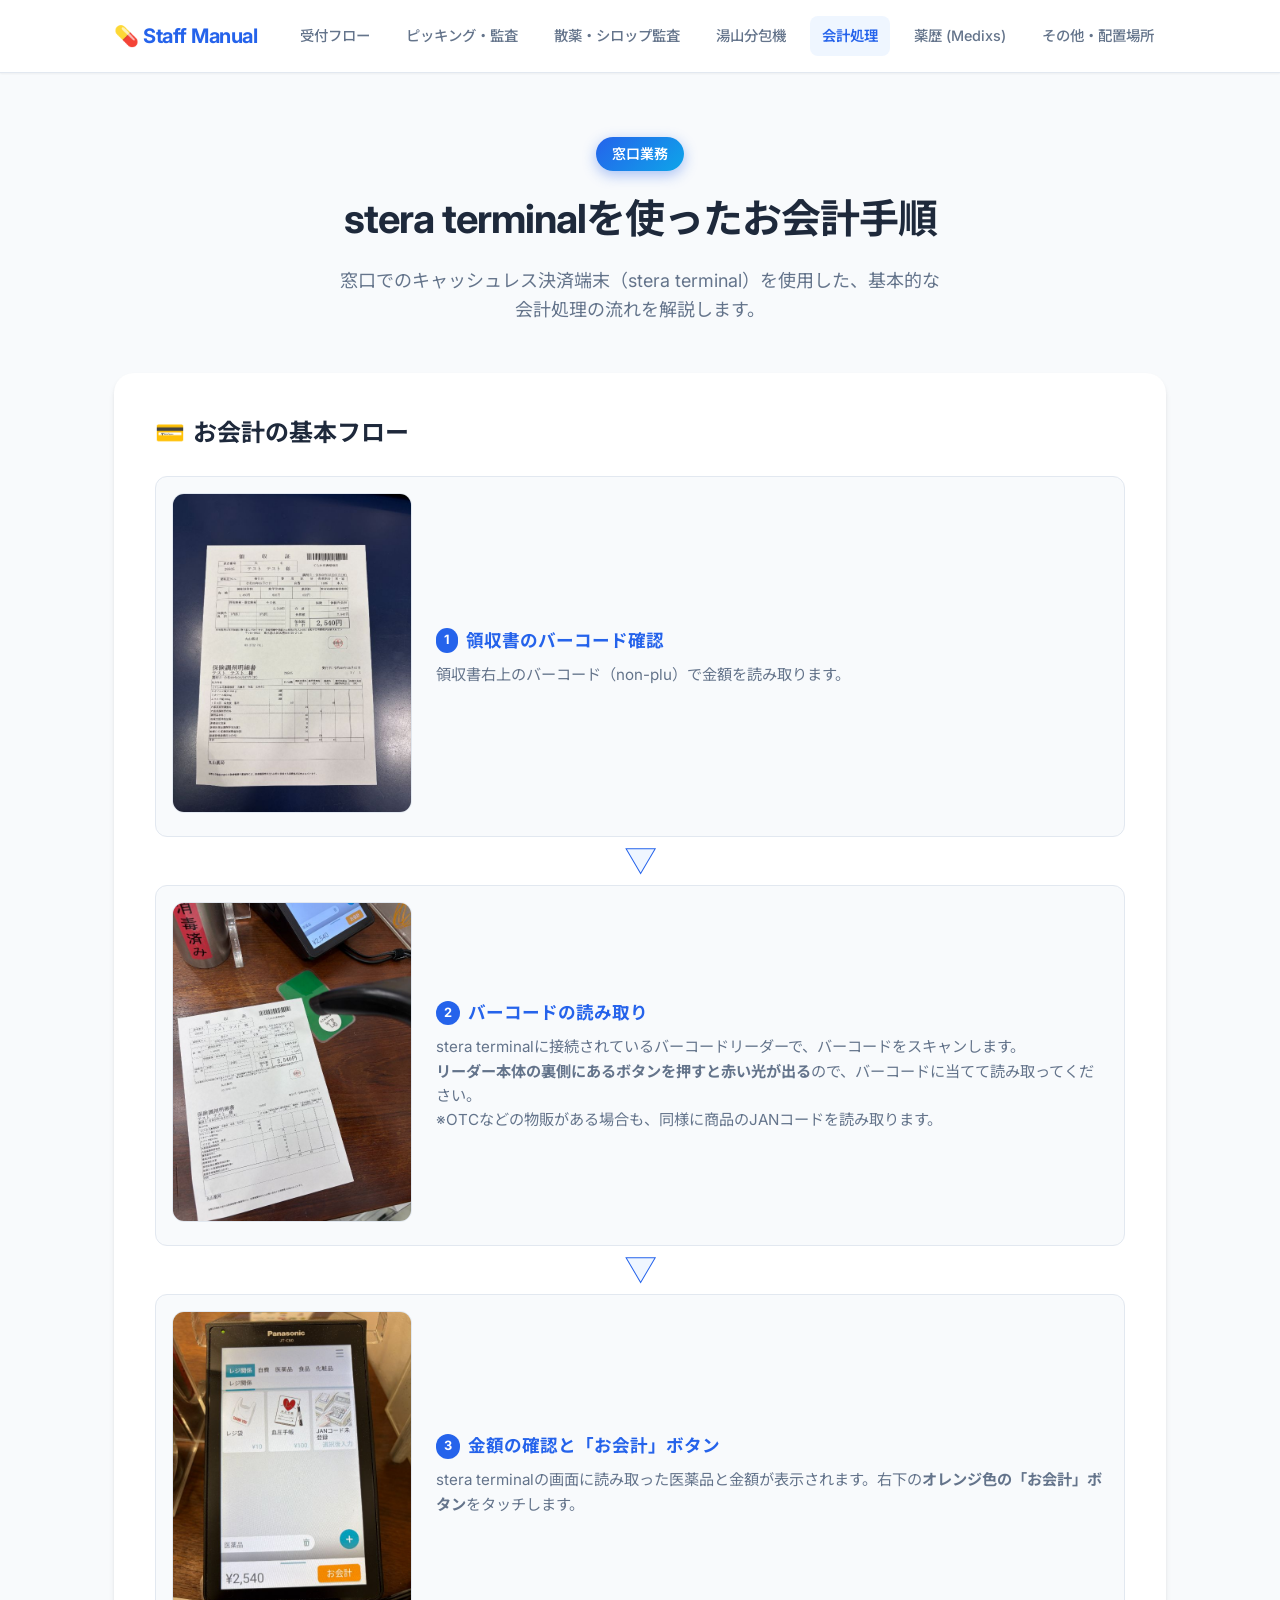
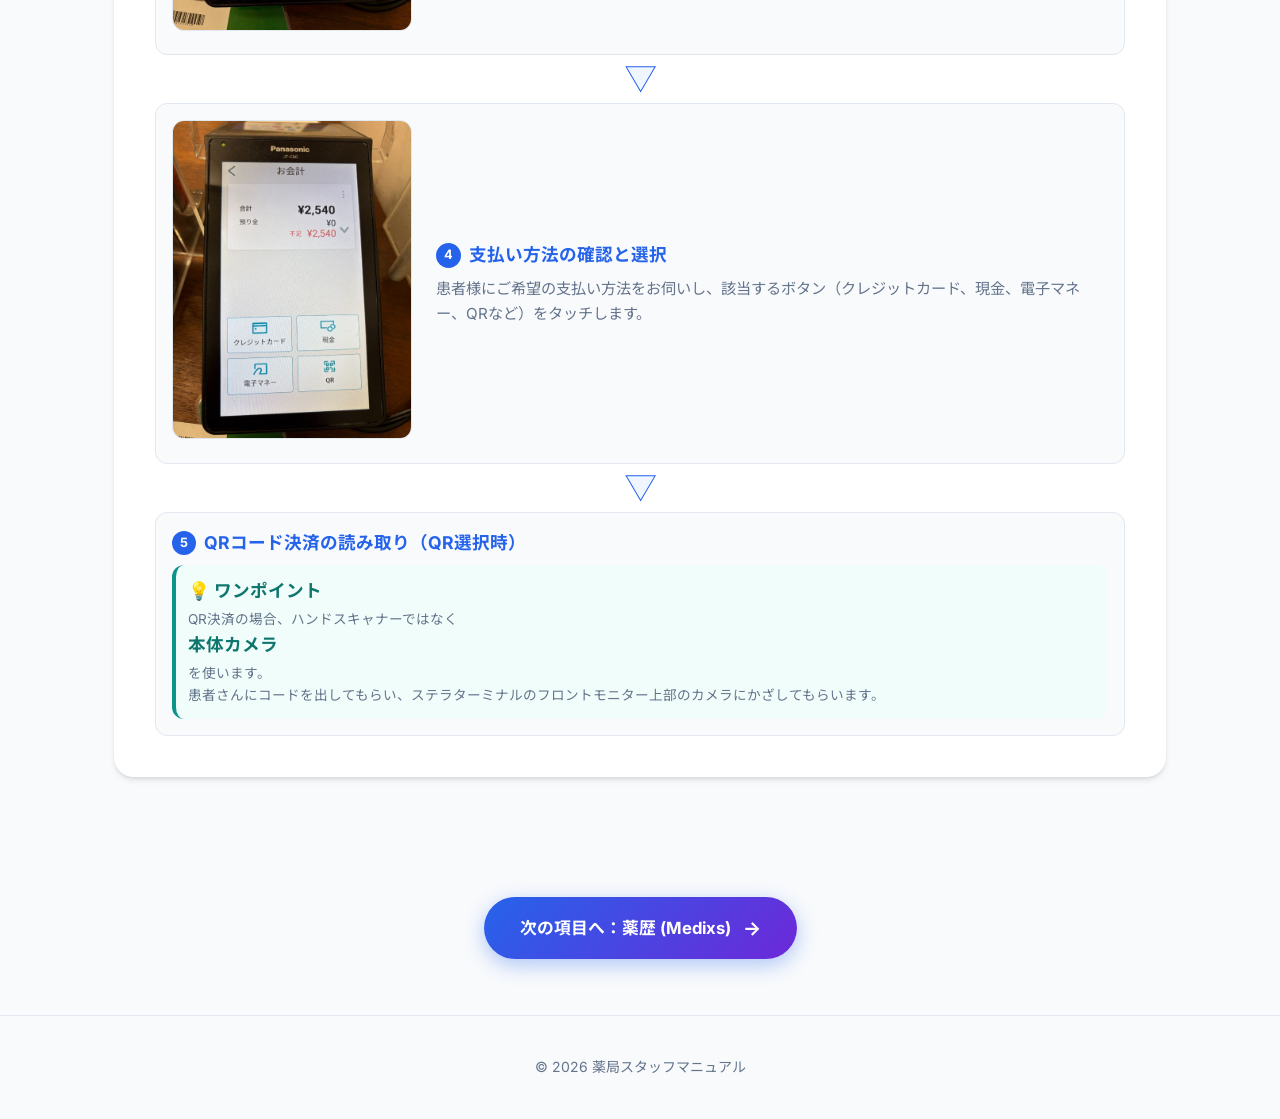
==== index.html @ 9a660b27 "fix: スマホCSSキャッシュ対応 (v=2), 湯山分包機ページにPXtab.pdfの埋め込みを追加" ====
﻿<!DOCTYPE html>
<html lang="ja">
<head>
    <meta charset="UTF-8">
    <meta name="viewport" content="width=device-width, initial-scale=1.0">
    <title>会計処理マニュアル | 調剤薬局スタッフ用</title>
    <link rel="stylesheet" href="style.css?v=2">
    <link rel="preconnect" href="https://fonts.googleapis.com">
    <link rel="preconnect" href="https://fonts.gstatic.com" crossorigin>
    <link href="https://fonts.googleapis.com/css2?family=Inter:wght@400;500;600;700&family=Noto+Sans+JP:wght@400;500;700&display=swap" rel="stylesheet">
</head>
<body>
    <header class="header">
        <div class="container">
            <h1 class="logo">💊 Staff Manual</h1>
            <nav class="nav">
                <ul>
                    <li><a href="reception.html">受付フロー</a></li>
                    <li><a href="picking-audit.html">ピッキング・監査</a></li>
                    <li><a href="tosho-audit.html">散薬・シロップ監査</a></li>
                    <li><a href="yuyama-pack.html">湯山分包機</a></li>
                    <li><a href="index.html" class="active">会計処理</a></li>
                    <li><a href="medixs.html">薬歴 (Medixs)</a></li>
                    <li><a href="others.html">その他・配置場所</a></li>
                </ul>
            </nav>
        </div>
    </header>

    <main class="main-content container">
        <div class="hero">
            <span class="badge">窓口業務</span>
            <h2 class="page-title">stera terminalを使ったお会計手順</h2>
            <p class="page-description">窓口でのキャッシュレス決済端末（stera terminal）を使用した、基本的な会計処理の流れを解説します。</p>
        </div>

        <div class="steps-container">
            <article class="step-card">
                <div class="step-content">
                    <h3 class="step-title" style="display: flex; align-items: center; gap: 8px;">
                        <span style="color: var(--primary-color);">💳</span> お会計の基本フロー
                    </h3>
                    
                    <div class="flow-container">
                        <div class="flow-item">
                            <div class="flow-item-image">
                                <img src="images/receipt-barcode.jpg" id="img-receipt" alt="領収書のバーコード">
                            </div>
                            <div class="flow-item-content">
                                <h4><span class="flow-badge">1</span>領収書のバーコード確認</h4>
                                <p>領収書右上のバーコード（non-plu）で金額を読み取ります。</p>
                            </div>
                        </div>
                        <div class="flow-arrow">▼</div>
                        <div class="flow-item">
                            <div class="flow-item-image">
                                <img src="images/scan.jpg" id="img-scan" alt="バーコードの読み取り">
                            </div>
                            <div class="flow-item-content">
                                <h4><span class="flow-badge">2</span>バーコードの読み取り</h4>
                                <p>stera terminalに接続されているバーコードリーダーで、バーコードをスキャンします。<br>
                                <strong>リーダー本体の裏側にあるボタンを押すと赤い光が出る</strong>ので、バーコードに当てて読み取ってください。<br>
                                ※OTCなどの物販がある場合も、同様に商品のJANコードを読み取ります。</p>
                            </div>
                        </div>
                        <div class="flow-arrow">▼</div>
                        <div class="flow-item">
                            <div class="flow-item-image">
                                <img src="images/checkout.jpg" id="img-checkout" alt="お会計ボタン">
                            </div>
                            <div class="flow-item-content">
                                <h4><span class="flow-badge">3</span>金額の確認と「お会計」ボタン</h4>
                                <p>stera terminalの画面に読み取った医薬品と金額が表示されます。右下の<strong>オレンジ色の「お会計」ボタン</strong>をタッチします。</p>
                            </div>
                        </div>
                        <div class="flow-arrow">▼</div>
                        <div class="flow-item">
                            <div class="flow-item-image">
                                <img src="images/payment.jpg" id="img-payment" alt="支払い方法の選択">
                            </div>
                            <div class="flow-item-content">
                                <h4><span class="flow-badge">4</span>支払い方法の確認と選択</h4>
                                <p>患者様にご希望の支払い方法をお伺いし、該当するボタン（クレジットカード、現金、電子マネー、QRなど）をタッチします。</p>
                            </div>
                        </div>
                        <div class="flow-arrow">▼</div>
                        <div class="flow-item">
                            <div class="flow-item-content">
                                <h4><span class="flow-badge">5</span>QRコード決済の読み取り（QR選択時）</h4>
                                <div class="alert-box info" style="padding: 12px; margin-top: 8px; margin-bottom: 0;">
                                    <div class="alert-content">
                                        <strong>💡 ワンポイント</strong>
                                        <p style="font-size: 0.85rem; line-height: 1.6;">QR決済の場合、ハンドスキャナーではなく<strong>本体カメラ</strong>を使います。<br>患者さんにコードを出してもらい、ステラターミナルのフロントモニター上部のカメラにかざしてもらいます。</p>
                                    </div>
                                </div>
                            </div>
                        </div>
                    </div>
                </div>
            </article>
        </div>
    </main>

    <footer class="footer">
        <div class="container">
            <p>&copy; 2026 薬局スタッフマニュアル</p>
        </div>
    </footer>
    <script src="js/main.js"></script>
</body>
</html>
---- style.css ----
:root {
    --primary-color: #2563eb;
    --primary-light: #eff6ff;
    --primary-hover: #1d4ed8;
    --text-main: #1e293b;
    --text-muted: #64748b;
    --bg-body: #f8fafc;
    --bg-card: #ffffff;
    --border-color: #e2e8f0;
    --accent-color: #0ea5e9;
    --shadow-sm: 0 1px 2px 0 rgb(0 0 0 / 0.05);
    --shadow-md: 0 4px 6px -1px rgb(0 0 0 / 0.1), 0 2px 4px -2px rgb(0 0 0 / 0.1);
    --shadow-lg: 0 10px 15px -3px rgb(0 0 0 / 0.1), 0 4px 6px -4px rgb(0 0 0 / 0.1);
    --radius-md: 12px;
    --radius-lg: 20px;
    --transition: all 0.3s cubic-bezier(0.4, 0, 0.2, 1);
}

* {
    margin: 0;
    padding: 0;
    box-sizing: border-box;
}

body {
    font-family: 'Inter', 'Noto Sans JP', sans-serif;
    background-color: var(--bg-body);
    color: var(--text-main);
    line-height: 1.6;
    -webkit-font-smoothing: antialiased;
}

.container {
    max-width: 1100px;
    margin: 0 auto;
    padding: 0 24px;
}

/* Header */
.header {
    background-color: var(--bg-card);
    border-bottom: 1px solid var(--border-color);
    position: sticky;
    top: 0;
    z-index: 100;
    box-shadow: var(--shadow-sm);
}

.header .container {
    display: flex;
    justify-content: space-between;
    align-items: center;
    height: 72px;
}

.logo {
    font-size: 1.25rem;
    font-weight: 700;
    color: var(--primary-color);
    letter-spacing: -0.025em;
    white-space: nowrap;
}

.nav ul {
    display: flex;
    gap: 12px;
    list-style: none;
    flex-wrap: nowrap;
}

.nav a {
    text-decoration: none;
    color: var(--text-muted);
    font-weight: 500;
    font-size: 0.9rem;
    transition: var(--transition);
    padding: 8px 12px;
    border-radius: 8px;
    white-space: nowrap;
    display: inline-block;
}

.nav a:hover {
    color: var(--primary-color);
    background-color: var(--primary-light);
}

.nav a.active {
    color: var(--primary-color);
    background-color: var(--primary-light);
    font-weight: 600;
}

/* Hero Section */
.hero {
    padding: 64px 0 48px;
    text-align: center;
}

.badge {
    display: inline-block;
    padding: 6px 16px;
    background: linear-gradient(135deg, var(--primary-color), var(--accent-color));
    color: white;
    font-size: 0.875rem;
    font-weight: 600;
    border-radius: 9999px;
    margin-bottom: 16px;
    box-shadow: 0 4px 14px 0 rgba(37, 99, 235, 0.39);
}

.page-title {
    font-size: 2.5rem;
    font-weight: 700;
    margin-bottom: 16px;
    color: var(--text-main);
    letter-spacing: -0.025em;
}

.page-description {
    font-size: 1.125rem;
    color: var(--text-muted);
    max-width: 600px;
    margin: 0 auto;
}

/* Steps Section */
.steps-container {
    display: flex;
    flex-direction: column;
    gap: 32px;
    padding-bottom: 80px;
}

.step-card {
    background: var(--bg-card);
    border-radius: var(--radius-lg);
    padding: 40px;
    box-shadow: var(--shadow-md);
    display: flex;
    gap: 32px;
    position: relative;
    transition: var(--transition);
    border: 1px solid transparent;
}

.step-card:hover {
    transform: translateY(-4px);
    box-shadow: var(--shadow-lg);
    border-color: var(--primary-light);
}

.step-number {
    font-size: 3rem;
    font-weight: 800;
    color: var(--primary-light);
    -webkit-text-stroke: 2px var(--primary-color);
    line-height: 1;
    min-width: 80px;
}

.step-content {
    flex: 1;
}

.step-title {
    font-size: 1.5rem;
    font-weight: 700;
    margin-bottom: 16px;
    color: var(--text-main);
}

.step-text {
    font-size: 1.05rem;
    color: var(--text-muted);
    margin-bottom: 24px;
}

.step-text strong {
    color: var(--primary-color);
}

/* Image Gallery */
.image-gallery {
    display: grid;
    grid-template-columns: repeat(auto-fit, minmax(240px, 1fr));
    gap: 24px;
    margin-top: 24px;
}

.image-gallery.single-image {
    grid-template-columns: minmax(240px, 400px);
}

.image-wrapper {
    position: relative;
    border-radius: var(--radius-md);
    overflow: hidden;
    background: #f1f5f9;
    border: 1px solid var(--border-color);
}

.step-image {
    width: 100%;
    height: auto;
    display: block;
    aspect-ratio: 4/3;
    object-fit: cover;
    transition: var(--transition);
    /* For images that might not have a perfect ratio, add a light background */
    background-color: #e2e8f0;
}

.image-wrapper:hover .step-image {
    transform: scale(1.05);
}

.image-caption {
    position: absolute;
    bottom: 0;
    left: 0;
    right: 0;
    background: rgba(255, 255, 255, 0.9);
    backdrop-filter: blur(4px);
    padding: 8px 12px;
    font-size: 0.875rem;
    font-weight: 600;
    color: var(--text-main);
    text-align: center;
    border-top: 1px solid var(--border-color);
}

/* Alert Box */
.alert-box {
    display: flex;
    gap: 16px;
    background-color: #f0fdfa;
    border-left: 4px solid #0d9488;
    padding: 20px;
    border-radius: var(--radius-md);
    margin-bottom: 24px;
}

.alert-icon {
    font-size: 1.5rem;
}

.alert-content strong {
    display: block;
    color: #0f766e;
    margin-bottom: 4px;
    font-size: 1.1rem;
}

.alert-content p {
    color: #115e59;
    font-size: 0.95rem;
    margin: 0;
}

/* Footer */
.footer {
    text-align: center;
    padding: 40px 0;
    color: var(--text-muted);
    font-size: 0.875rem;
    border-top: 1px solid var(--border-color);
    margin-top: 40px;
}

/* Responsive */
@media (max-width: 768px) {
    /* Header & Nav adjustments for mobile */
    .header .container {
        flex-direction: column;
        height: auto;
        padding: 12px 0 0 0;
        gap: 12px;
        align-items: flex-start;
    }

    .logo {
        padding: 0 24px;
        font-size: 1.05rem;
    }

    .nav {
        width: 100%;
        overflow-x: auto;
        -webkit-overflow-scrolling: touch;
        padding-bottom: 12px;
        position: relative;
    }

    /* Hide scrollbar for nav */
    .nav::-webkit-scrollbar {
        display: none;
    }
    .nav {
        -ms-overflow-style: none;
        scrollbar-width: none;
    }

    /* 右端フェード＋矢印（スクロール可能を示す） */
    .nav-scroll-wrapper {
        position: relative;
        width: 100%;
    }

    .nav-scroll-wrapper::after {
        content: '›';
        position: absolute;
        top: 0;
        right: 0;
        height: calc(100% - 12px);
        width: 52px;
        background: linear-gradient(to right, transparent, var(--bg-card) 70%);
        display: flex;
        align-items: center;
        justify-content: flex-end;
        padding-right: 10px;
        font-size: 1.4rem;
        color: var(--primary-color);
        pointer-events: none;
        transition: opacity 0.3s;
        opacity: 1;
    }

    .nav-scroll-wrapper.scrolled-end::after {
        opacity: 0;
    }

    .nav ul {
        padding: 0 24px;
        gap: 8px;
    }

    .nav a {
        white-space: nowrap;
        font-size: 0.82rem;
        padding: 5px 10px;
    }

    /* Hero */
    .hero {
        padding: 28px 0 20px;
    }

    .page-title {
        font-size: 1.35rem;
        letter-spacing: -0.01em;
    }

    .page-description {
        font-size: 0.92rem;
    }

    /* Step cards */
    .step-card {
        flex-direction: column;
        gap: 12px;
        padding: 18px 16px;
    }

    .step-number {
        font-size: 2rem;
        -webkit-text-stroke: 1px var(--primary-color);
    }

    .step-title {
        font-size: 1.15rem;
        margin-bottom: 10px;
    }

    .step-text {
        font-size: 0.92rem;
    }

    /* Alert box */
    .alert-box {
        padding: 14px;
        gap: 10px;
    }

    .alert-icon {
        font-size: 1.2rem;
    }

    .alert-content strong {
        font-size: 0.92rem;
    }

    .alert-content p {
        font-size: 0.88rem;
    }

    /* Flow items */
    .flow-item-content h4 {
        font-size: 0.95rem;
    }

    .flow-item-content p {
        font-size: 0.88rem;
    }

    .image-gallery.single-image {
        grid-template-columns: 1fr;
    }

    /* Next page button */
    .next-page-btn {
        font-size: 0.92rem;
        padding: 13px 24px;
    }
}

/* Flow Layout for Multiple Images */
.flow-container {
    display: flex;
    flex-direction: column;
    gap: 16px;
    margin-top: 24px;
}

.flow-item {
    display: flex;
    gap: 24px;
    align-items: center;
    background: var(--bg-body);
    padding: 16px;
    border-radius: var(--radius-md);
    border: 1px solid var(--border-color);
}

.flow-item-image {
    flex: 0 0 240px;
}

.flow-item-image img {
    width: 100%;
    height: auto;
    border-radius: var(--radius-md);
    border: 1px solid var(--border-color);
    background-color: #e2e8f0;
}

.flow-item-content {
    flex: 1;
}

.flow-item-content h4 {
    color: var(--primary-color);
    font-size: 1.1rem;
    margin-bottom: 8px;
    display: flex;
    align-items: center;
    gap: 8px;
}

.flow-badge {
    background-color: var(--primary-color);
    color: white;
    font-size: 0.8rem;
    padding: 2px 8px;
    border-radius: 99px;
    font-weight: bold;
}

.flow-item-content p {
    color: var(--text-muted);
    font-size: 0.95rem;
    margin: 0;
}

.flow-arrow {
    text-align: center;
    color: var(--primary-light);
    font-size: 2rem;
    line-height: 1;
    margin: -8px 0;
    -webkit-text-stroke: 1px var(--primary-color);
}

@media (max-width: 768px) {
    .flow-item {
        flex-direction: column;
        align-items: flex-start;
        gap: 16px;
    }
    
    .flow-item-image {
        flex: auto;
        width: 100%;
    }
}

/* Grid Layout */
.grid-layout {
    display: grid;
    grid-template-columns: repeat(auto-fit, minmax(300px, 1fr));
    gap: 24px;
    margin-top: 16px;
}

.grid-item {
    background: var(--bg-body);
    padding: 20px;
    border-radius: var(--radius-md);
    border: 1px solid var(--border-color);
}

.grid-item h4 {
    color: var(--primary-color);
    font-size: 1.1rem;
    margin-bottom: 12px;
    border-bottom: 2px solid var(--primary-light);
    padding-bottom: 8px;
}

.grid-item p {
    color: var(--text-muted);
    font-size: 0.95rem;
    margin-bottom: 8px;
}

/* FAQ Accordion */
.faq-container {
    display: flex;
    flex-direction: column;
    gap: 12px;
    margin-top: 16px;
}

.faq-item {
    background: var(--bg-body);
    border: 1px solid var(--border-color);
    border-radius: var(--radius-md);
    overflow: hidden;
}

.faq-item summary {
    padding: 16px 20px;
    font-weight: 600;
    cursor: pointer;
    color: var(--text-main);
    display: flex;
    align-items: center;
    gap: 8px;
    list-style: none; /* Hide default arrow */
    position: relative;
    transition: background-color 0.2s;
}

.faq-item summary::-webkit-details-marker {
    display: none;
}

.faq-item summary:hover {
    background-color: var(--primary-light);
}

.faq-item summary::before {
    content: "Q.";
    color: var(--primary-color);
    font-weight: 800;
    font-size: 1.1rem;
}

.faq-item summary::after {
    content: "▼";
    position: absolute;
    right: 20px;
    color: var(--text-muted);
    font-size: 0.8rem;
    transition: transform 0.3s;
}

.faq-item[open] summary::after {
    transform: rotate(180deg);
}

.faq-answer {
    padding: 0 20px 20px 20px;
    color: var(--text-muted);
    font-size: 0.95rem;
    line-height: 1.6;
    border-top: 1px dashed var(--border-color);
    margin-top: 10px;
    padding-top: 16px;
    display: flex;
    gap: 8px;
}

.faq-answer::before {
    content: "A.";
    color: #0ea5e9;
    font-weight: 800;
    font-size: 1.1rem;
}

/* ---- ライトボックス ---- */
#lightbox-overlay {
    display: none;
    position: fixed;
    inset: 0;
    z-index: 9999;
    background: rgba(0, 0, 0, 0.85);
    align-items: center;
    justify-content: center;
    cursor: zoom-out;
}

#lightbox-overlay.active {
    display: flex;
    animation: lb-fade-in 0.2s ease;
}

@keyframes lb-fade-in {
    from { opacity: 0; }
    to   { opacity: 1; }
}

#lightbox-img {
    max-width: 92vw;
    max-height: 88vh;
    object-fit: contain;
    border-radius: 12px;
    box-shadow: 0 24px 60px rgba(0, 0, 0, 0.6);
    animation: lb-zoom-in 0.2s ease;
    cursor: default;
}

@keyframes lb-zoom-in {
    from { transform: scale(0.92); opacity: 0; }
    to   { transform: scale(1);    opacity: 1; }
}

#lightbox-close {
    position: fixed;
    top: 20px;
    right: 24px;
    background: rgba(255, 255, 255, 0.15);
    border: none;
    color: #fff;
    font-size: 1.4rem;
    line-height: 1;
    width: 40px;
    height: 40px;
    border-radius: 50%;
    cursor: pointer;
    display: flex;
    align-items: center;
    justify-content: center;
    transition: background 0.15s;
    z-index: 10000;
}

#lightbox-close:hover {
    background: rgba(255, 255, 255, 0.3);
}

/* ---- 次の項目へボタン ---- */
.next-page-nav {
    text-align: center;
    padding: 40px 24px 16px;
}

.next-page-btn {
    display: inline-flex;
    align-items: center;
    gap: 12px;
    background: linear-gradient(135deg, var(--primary-color), #6d28d9);
    color: #fff;
    text-decoration: none;
    font-size: 1.05rem;
    font-weight: 700;
    padding: 16px 36px;
    border-radius: 9999px;
    box-shadow: 0 6px 20px rgba(37, 99, 235, 0.35);
    transition: transform 0.2s ease, box-shadow 0.2s ease;
}

.next-page-btn:hover {
    transform: translateY(-3px);
    box-shadow: 0 10px 28px rgba(37, 99, 235, 0.45);
}

.next-arrow {
    font-size: 1.2rem;
    transition: transform 0.2s ease;
    display: inline-block;
}

.next-page-btn:hover .next-arrow {
    transform: translateX(5px);
}
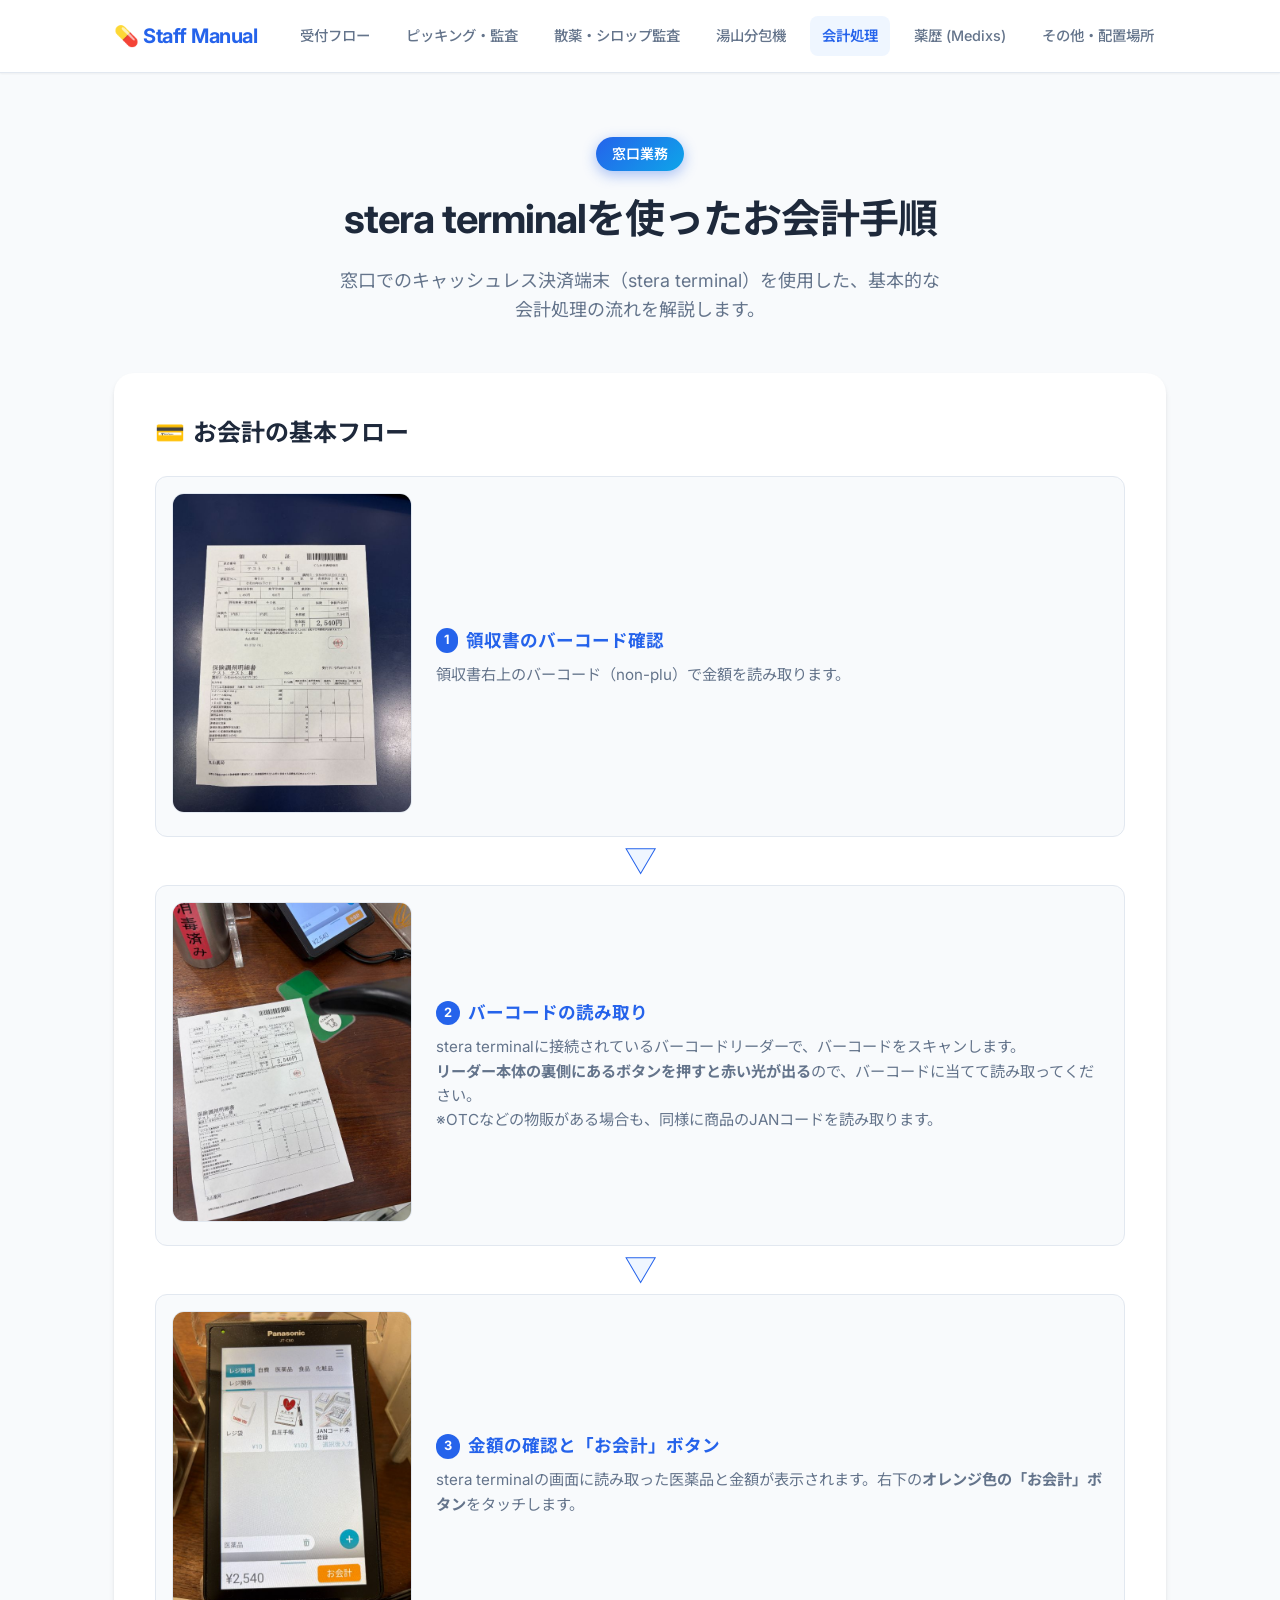
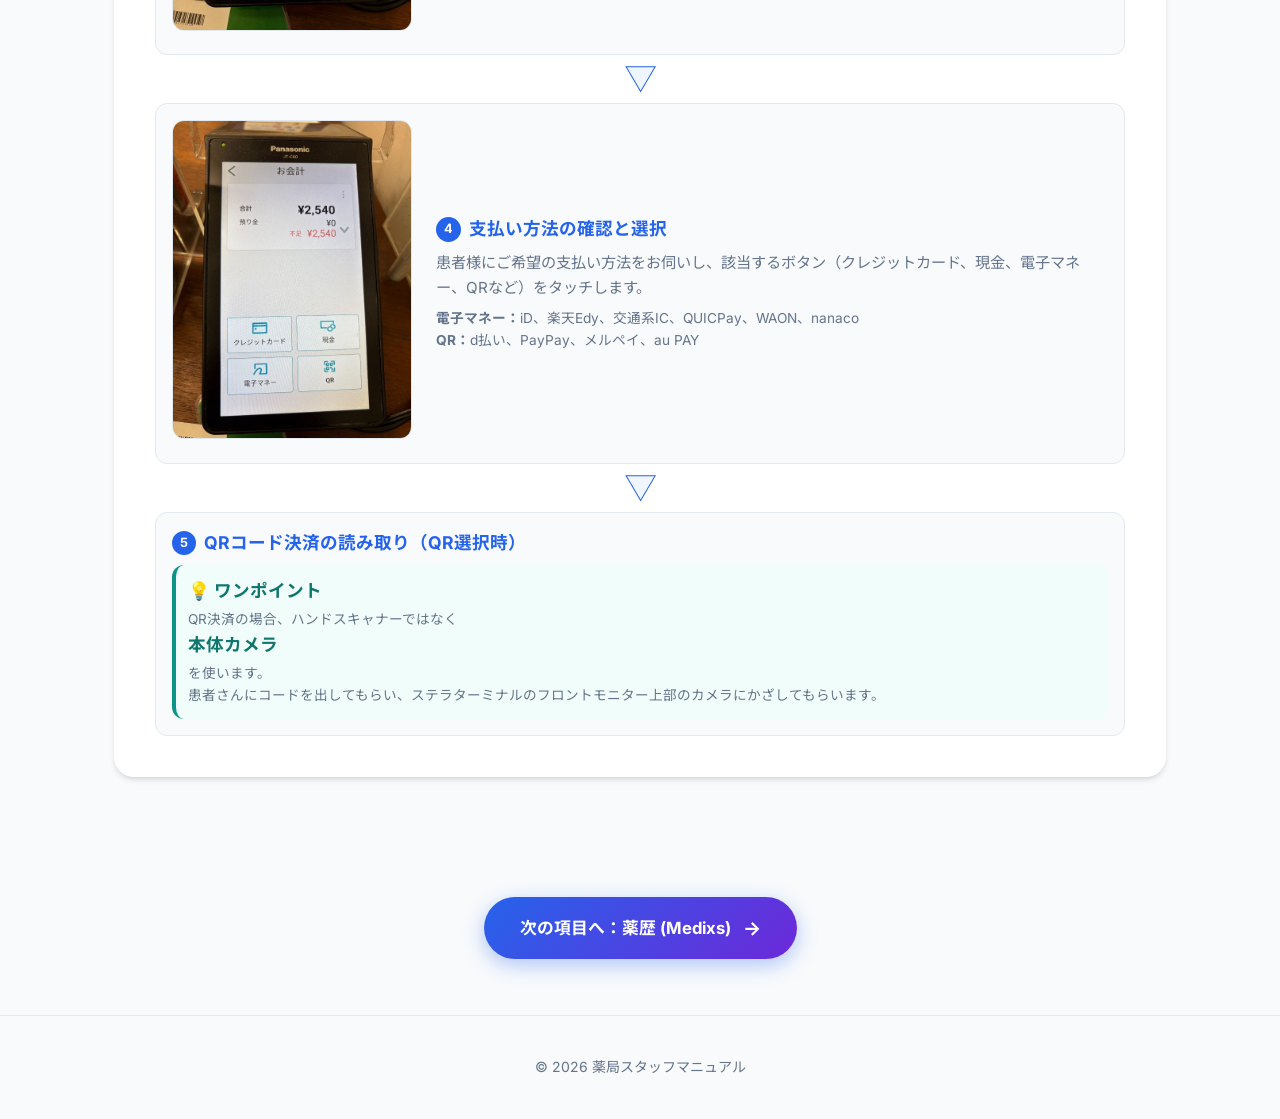
==== commit c1b124f6: "fix: 会計処理の支払い方法に電子マネーとQR決済の具体例を追記" ====
--- a/index.html
+++ b/index.html
@@ -1,4 +1,4 @@
-﻿<!DOCTYPE html>
+<!DOCTYPE html>
 <html lang="ja">
 <head>
     <meta charset="UTF-8">
@@ -80,7 +80,11 @@
                             </div>
                             <div class="flow-item-content">
                                 <h4><span class="flow-badge">4</span>支払い方法の確認と選択</h4>
-                                <p>患者様にご希望の支払い方法をお伺いし、該当するボタン（クレジットカード、現金、電子マネー、QRなど）をタッチします。</p>
+                                <p>患者様にご希望の支払い方法をお伺いし、該当するボタン（クレジットカード、現金、電子マネー、QRなど）をタッチします。<br>
+                                <span style="font-size: 0.9em; color: var(--text-muted); display: block; margin-top: 8px; line-height: 1.6;">
+                                    <strong>電子マネー：</strong>iD、楽天Edy、交通系IC、QUICPay、WAON、nanaco<br>
+                                    <strong>QR：</strong>d払い、PayPay、メルペイ、au PAY
+                                </span></p>
                             </div>
                         </div>
                         <div class="flow-arrow">▼</div>
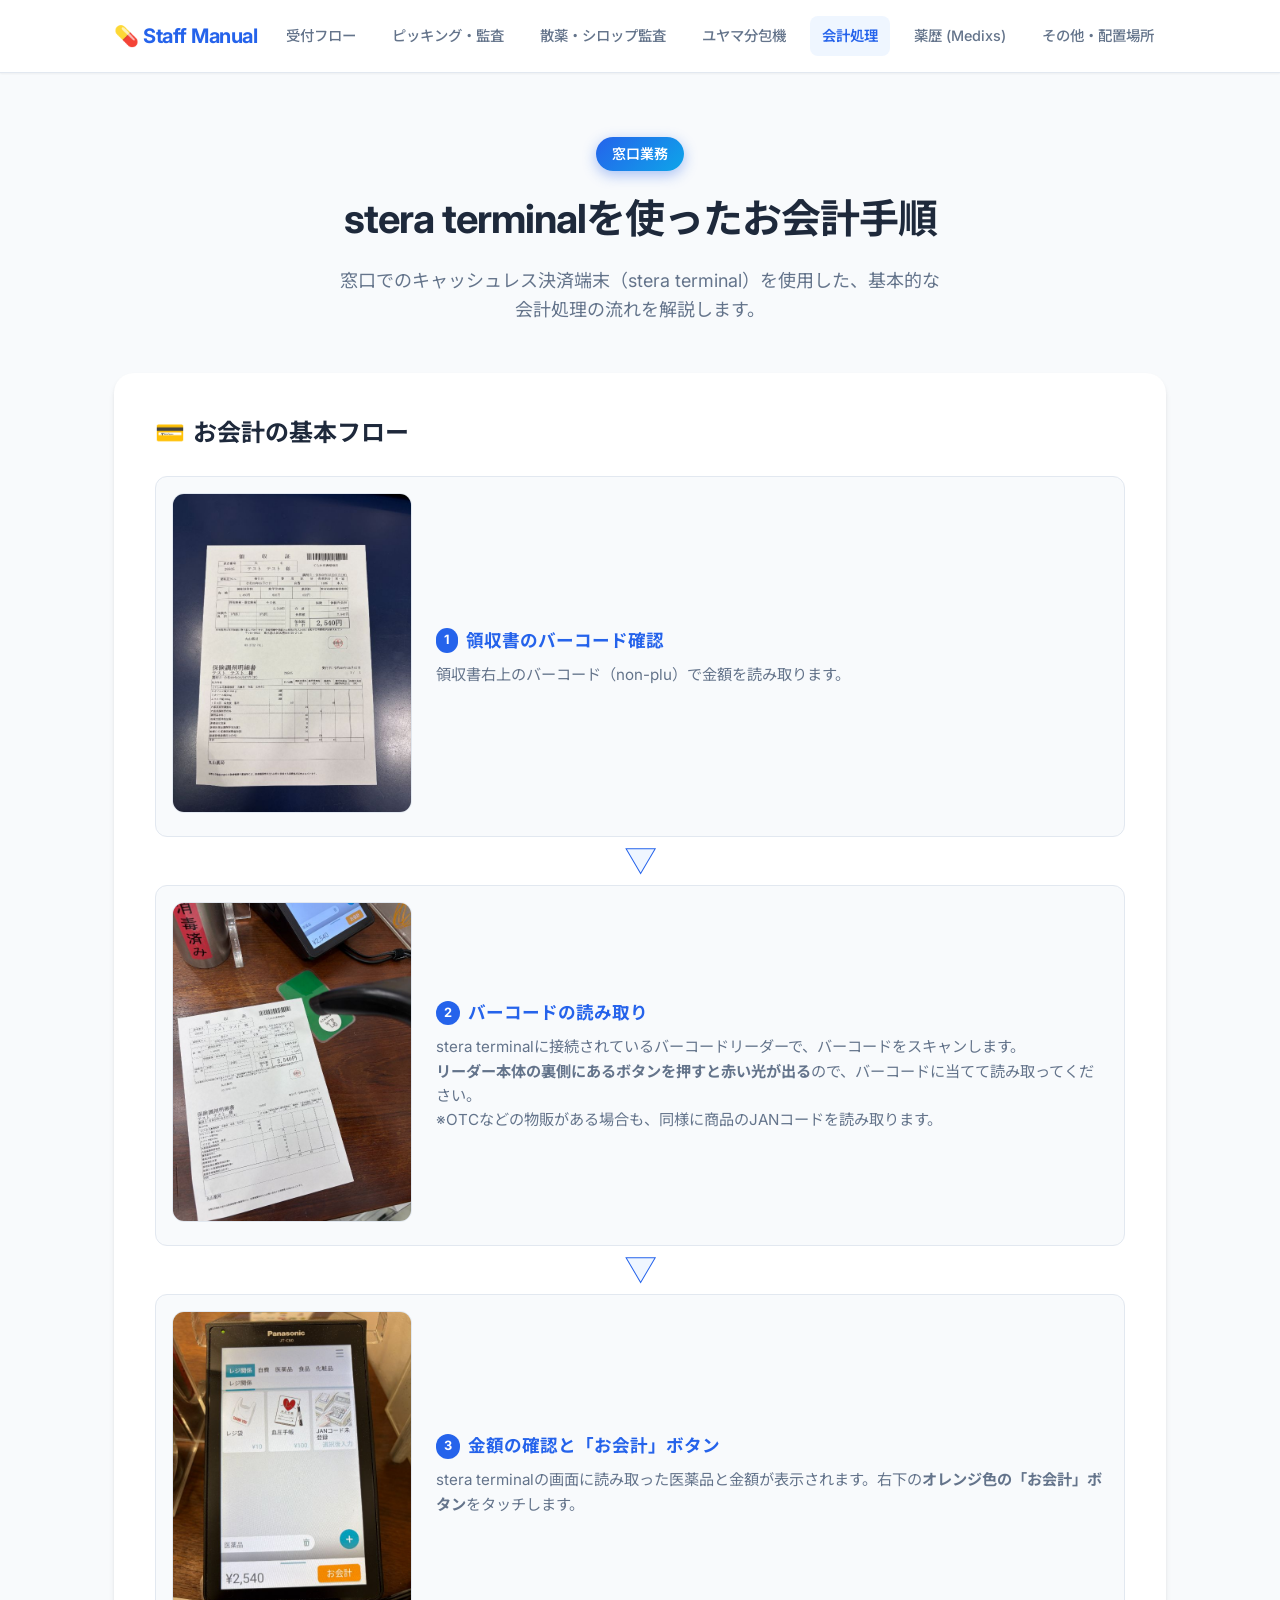
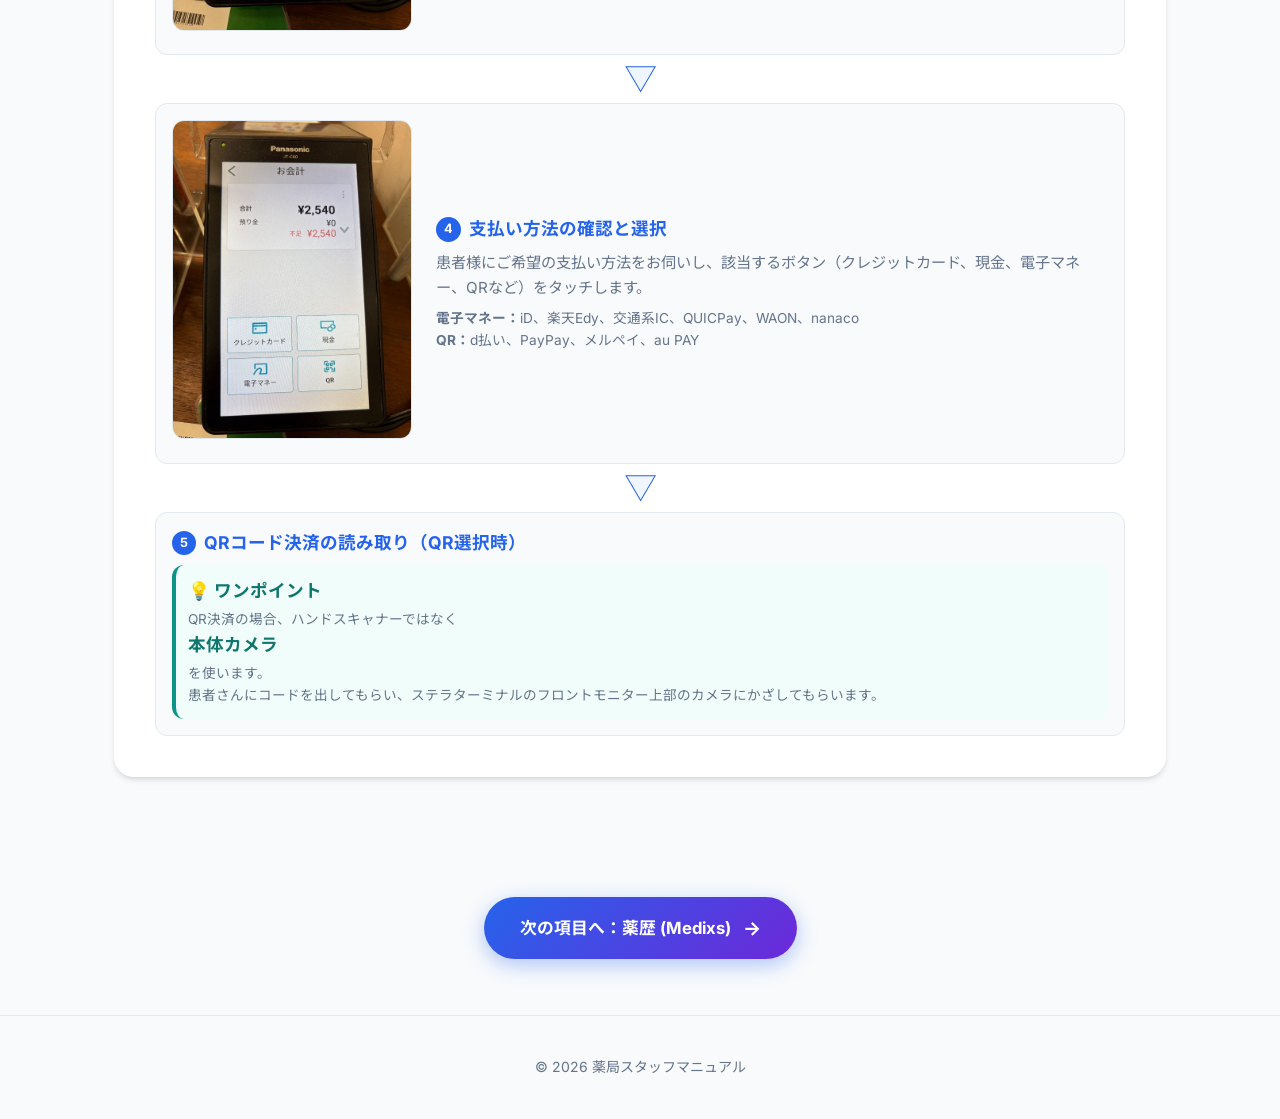
==== commit fc43066c: "fix: 湯山分包機の表記をユヤマ分包機に統一" ====
--- a/index.html
+++ b/index.html
@@ -1,10 +1,10 @@
-<!DOCTYPE html>
+﻿<!DOCTYPE html>
 <html lang="ja">
 <head>
     <meta charset="UTF-8">
     <meta name="viewport" content="width=device-width, initial-scale=1.0">
     <title>会計処理マニュアル | 調剤薬局スタッフ用</title>
-    <link rel="stylesheet" href="style.css?v=2">
+    <link rel="stylesheet" href="style.css?v=4">
     <link rel="preconnect" href="https://fonts.googleapis.com">
     <link rel="preconnect" href="https://fonts.gstatic.com" crossorigin>
     <link href="https://fonts.googleapis.com/css2?family=Inter:wght@400;500;600;700&family=Noto+Sans+JP:wght@400;500;700&display=swap" rel="stylesheet">
@@ -18,7 +18,7 @@
                     <li><a href="reception.html">受付フロー</a></li>
                     <li><a href="picking-audit.html">ピッキング・監査</a></li>
                     <li><a href="tosho-audit.html">散薬・シロップ監査</a></li>
-                    <li><a href="yuyama-pack.html">湯山分包機</a></li>
+                    <li><a href="yuyama-pack.html">ユヤマ分包機</a></li>
                     <li><a href="index.html" class="active">会計処理</a></li>
                     <li><a href="medixs.html">薬歴 (Medixs)</a></li>
                     <li><a href="others.html">その他・配置場所</a></li>
@@ -110,6 +110,6 @@
             <p>&copy; 2026 薬局スタッフマニュアル</p>
         </div>
     </footer>
-    <script src="js/main.js"></script>
+    <script src="js/main.js?v=2"></script>
 </body>
 </html>
--- a/style.css
+++ b/style.css
@@ -271,6 +271,10 @@
 /* Responsive */
 @media (max-width: 768px) {
     /* Header & Nav adjustments for mobile */
+    .header {
+        position: relative;
+    }
+
     .header .container {
         flex-direction: column;
         height: auto;
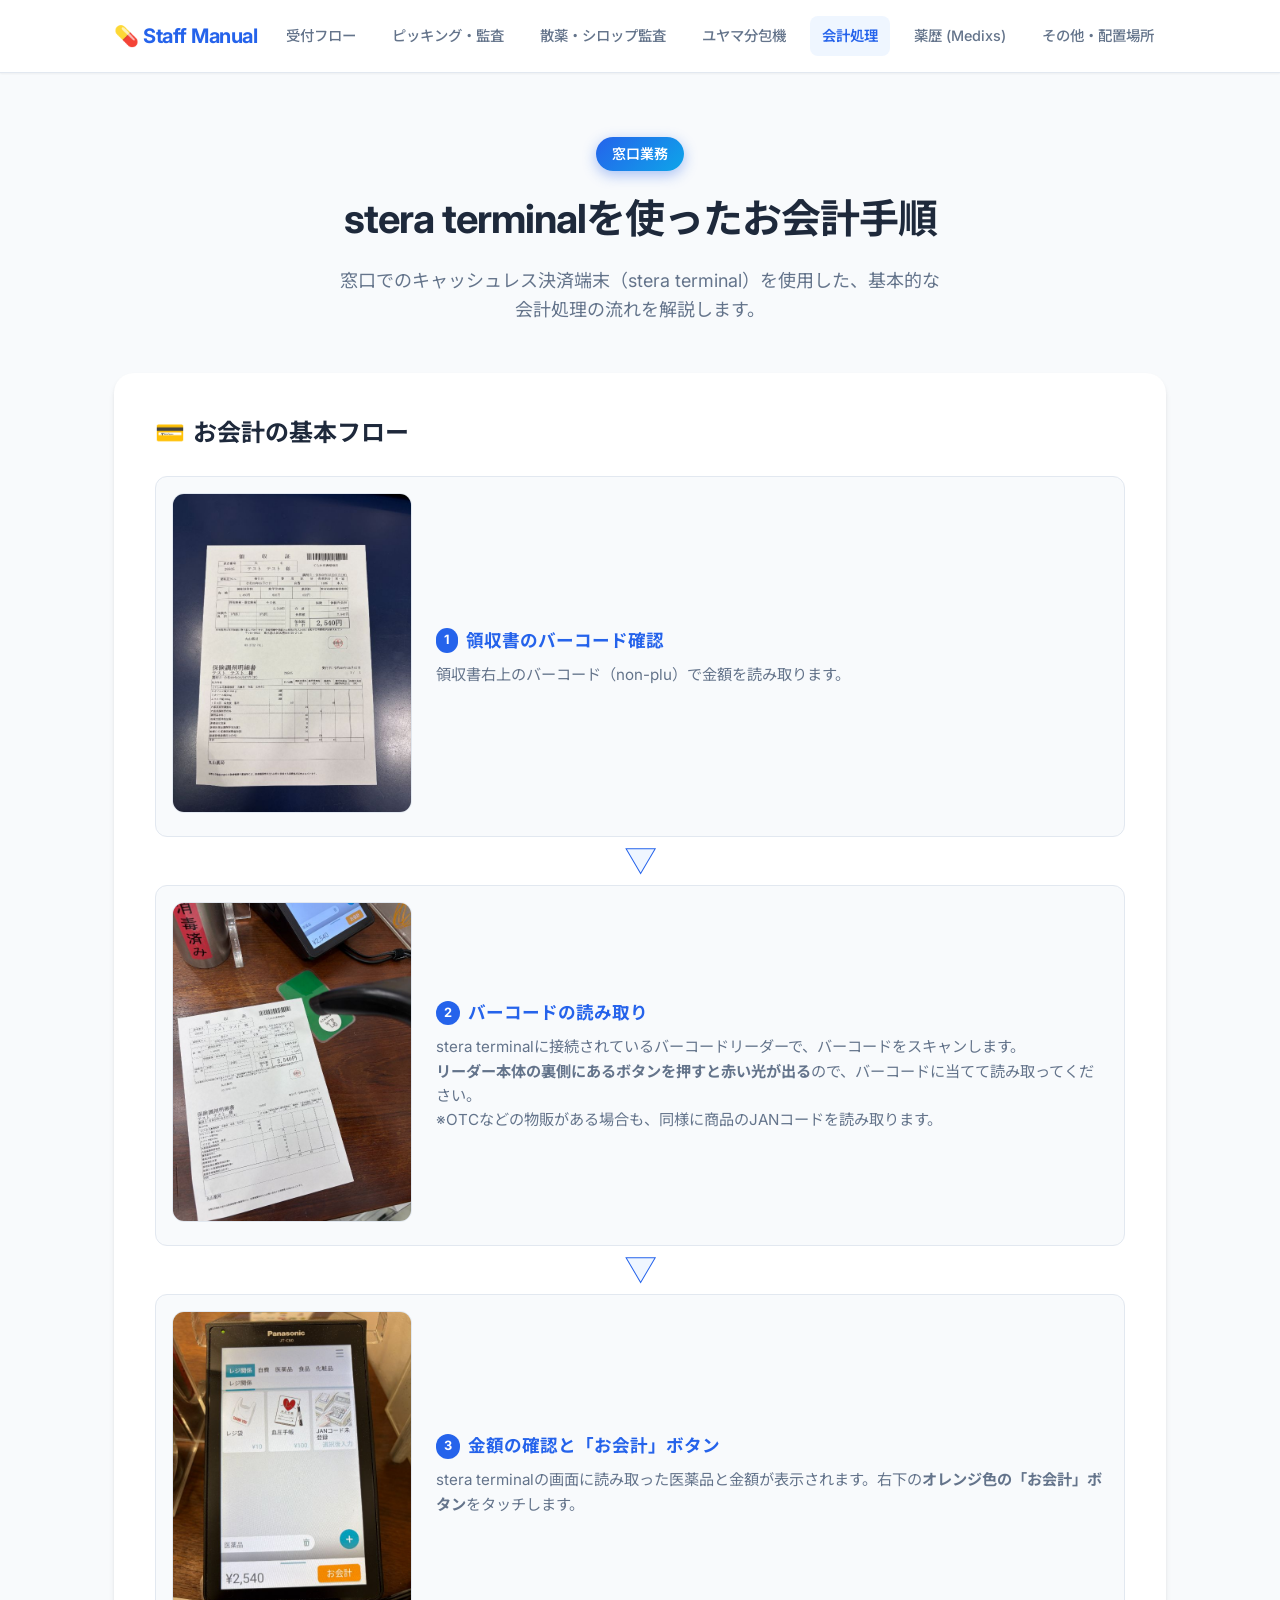
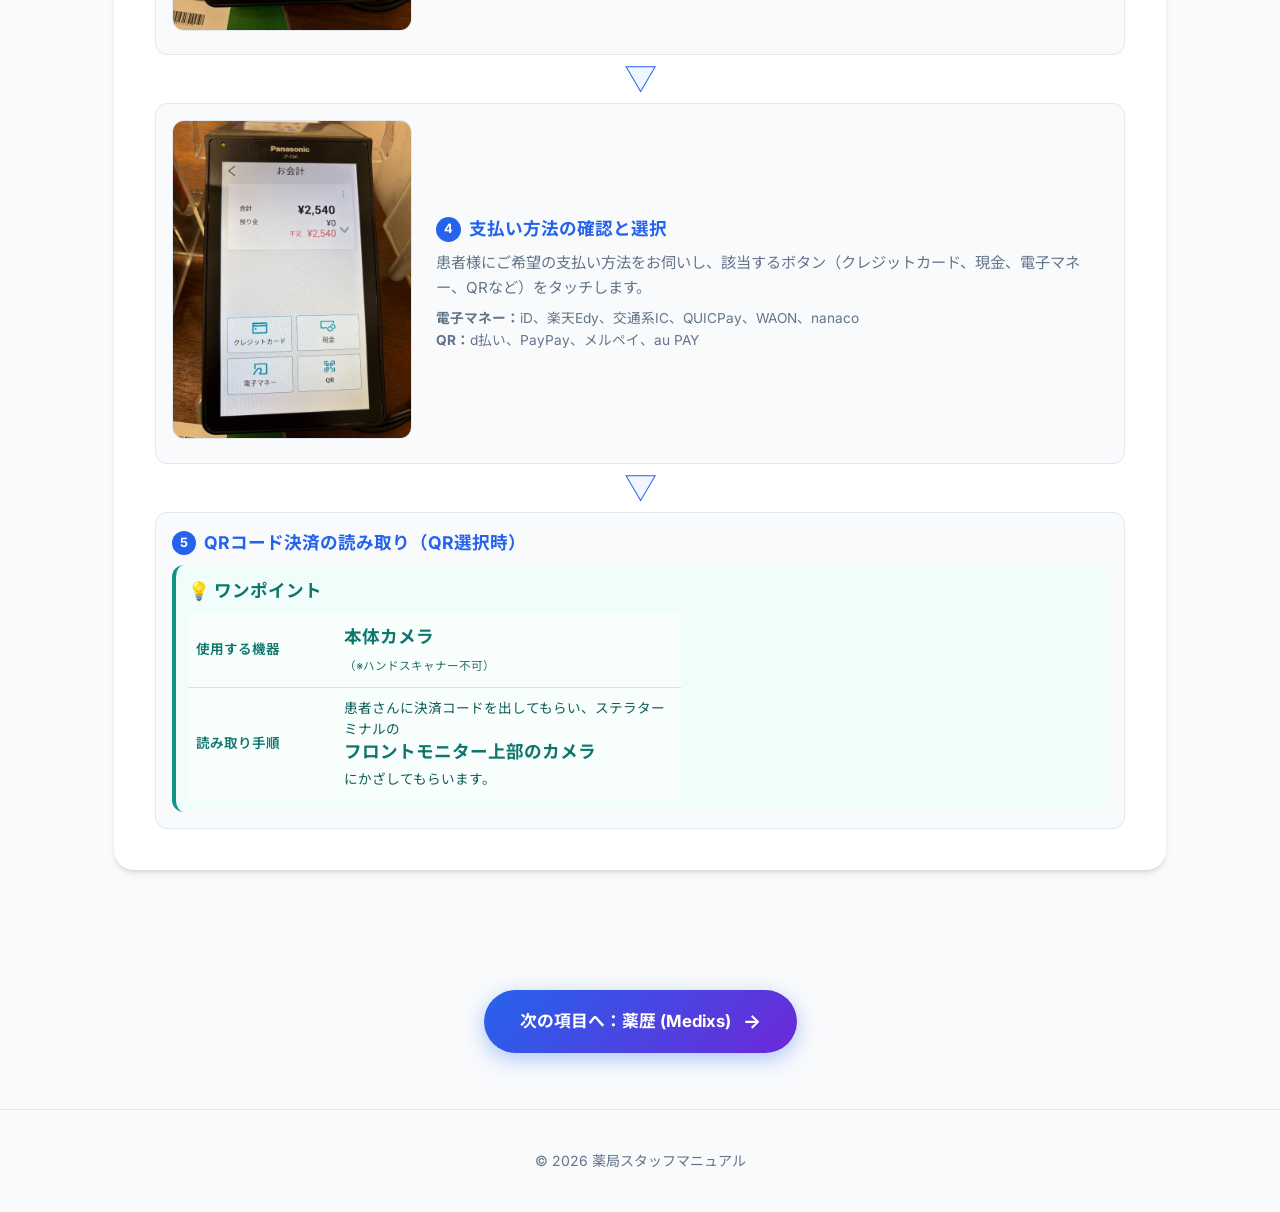
==== commit 6c548477: "fix: 会計処理のQR決済ワンポイント説明を表形式に変更し視認性を向上" ====
--- a/index.html
+++ b/index.html
@@ -1,4 +1,4 @@
-﻿<!DOCTYPE html>
+<!DOCTYPE html>
 <html lang="ja">
 <head>
     <meta charset="UTF-8">
@@ -94,7 +94,20 @@
                                 <div class="alert-box info" style="padding: 12px; margin-top: 8px; margin-bottom: 0;">
                                     <div class="alert-content">
                                         <strong>💡 ワンポイント</strong>
-                                        <p style="font-size: 0.85rem; line-height: 1.6;">QR決済の場合、ハンドスキャナーではなく<strong>本体カメラ</strong>を使います。<br>患者さんにコードを出してもらい、ステラターミナルのフロントモニター上部のカメラにかざしてもらいます。</p>
+                                        <div style="overflow-x: auto; margin-top: 8px;">
+                                            <table style="width: 100%; border-collapse: collapse; font-size: 0.85rem; text-align: left; background: rgba(255, 255, 255, 0.5); border-radius: 4px;">
+                                                <tbody>
+                                                    <tr style="border-bottom: 1px solid rgba(13, 148, 136, 0.2);">
+                                                        <th style="padding: 10px 8px; width: 30%; color: #0f766e; font-weight: 600; vertical-align: middle;">使用する機器</th>
+                                                        <td style="padding: 10px 8px; color: #115e59; vertical-align: middle;"><strong>本体カメラ</strong> <span style="font-size: 0.85em; opacity: 0.9;">（※ハンドスキャナー不可）</span></td>
+                                                    </tr>
+                                                    <tr>
+                                                        <th style="padding: 10px 8px; color: #0f766e; font-weight: 600; vertical-align: middle;">読み取り手順</th>
+                                                        <td style="padding: 10px 8px; color: #115e59; line-height: 1.5; vertical-align: middle;">患者さんに決済コードを出してもらい、ステラターミナルの<br><strong>フロントモニター上部のカメラ</strong>にかざしてもらいます。</td>
+                                                    </tr>
+                                                </tbody>
+                                            </table>
+                                        </div>
                                     </div>
                                 </div>
                             </div>
